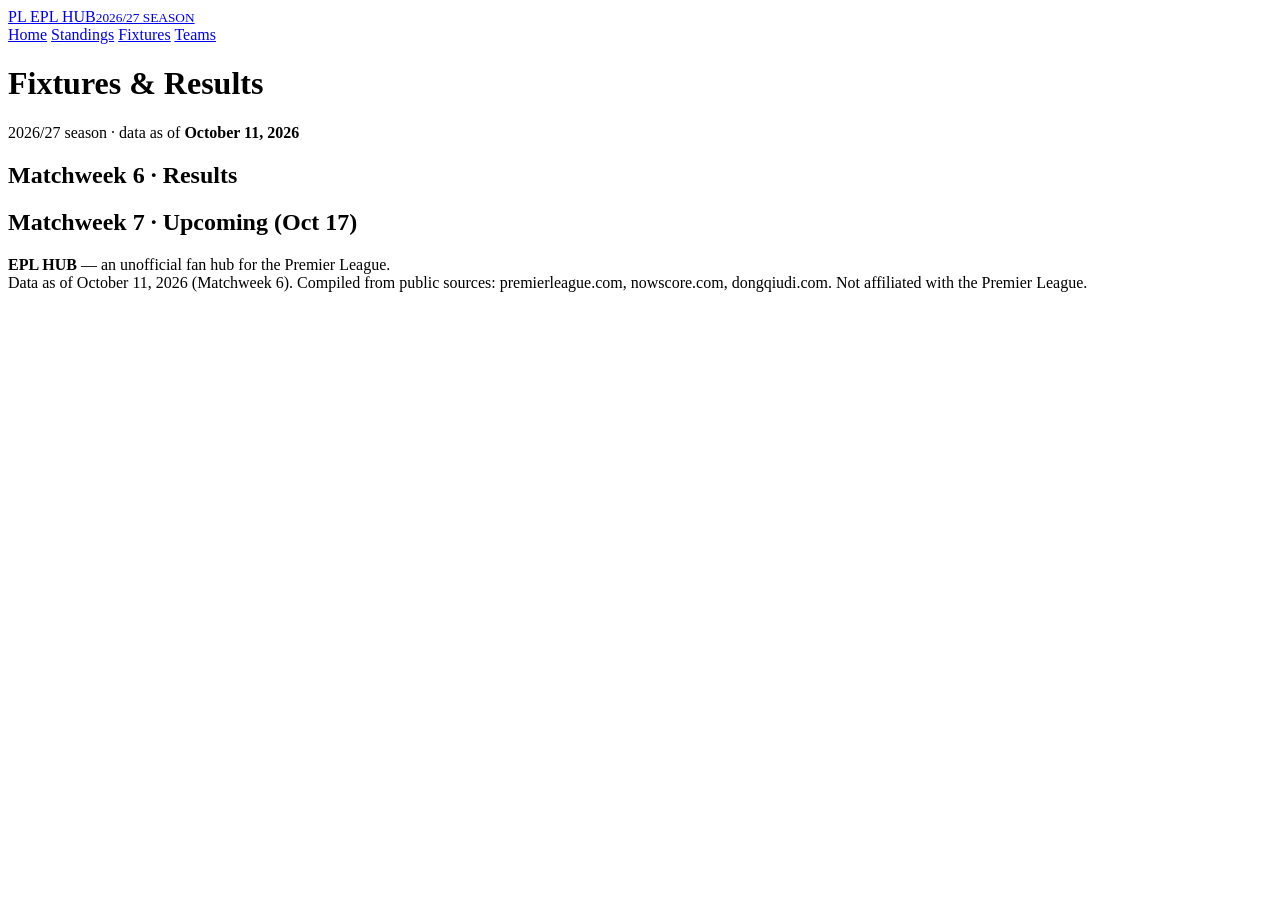
==== fixtures.html @ 6563e689 "Initial commit: EPL Hub 2026/27 English news & stats site" ====
<!DOCTYPE html>
<html lang="en">
<head>
  <meta charset="UTF-8">
  <meta name="viewport" content="width=device-width, initial-scale=1.0">
  <title>Fixtures &amp; Results · EPL Hub 2026/27</title>
  <meta name="description" content="Premier League 2026/27 matchweek 6 results and matchweek 7 fixtures.">
  <link rel="stylesheet" href="css/style.css">
</head>
<body>

  <nav class="nav">
    <div class="nav-inner">
      <a href="index.html" class="brand">
        <span class="brand-badge">PL</span>
        <span>EPL HUB<small>2026/27 SEASON</small></span>
      </a>
      <div class="nav-links">
        <a href="index.html">Home</a>
        <a href="standings.html">Standings</a>
        <a href="fixtures.html" class="active">Fixtures</a>
        <a href="teams.html">Teams</a>
      </div>
    </div>
  </nav>

  <main class="wrap">
    <div class="page-head">
      <h1>Fixtures &amp; Results</h1>
      <p>2026/27 season · data as of <b>October 11, 2026</b></p>
    </div>

    <h2 class="sec-title">Matchweek 6 · Results</h2>
    <div class="card"><div id="results-md6"></div></div>

    <h2 class="sec-title">Matchweek 7 · Upcoming (Oct 17)</h2>
    <div class="card"><div id="fixtures-md7"></div></div>
  </main>

  <footer class="footer">
    <strong>EPL HUB</strong> — an unofficial fan hub for the Premier League.
    <div class="data-note">Data as of October 11, 2026 (Matchweek 6). Compiled from public sources: premierleague.com, nowscore.com, dongqiudi.com. Not affiliated with the Premier League.</div>
  </footer>

  <script src="js/data.js"></script>
  <script src="js/main.js"></script>
</body>
</html>
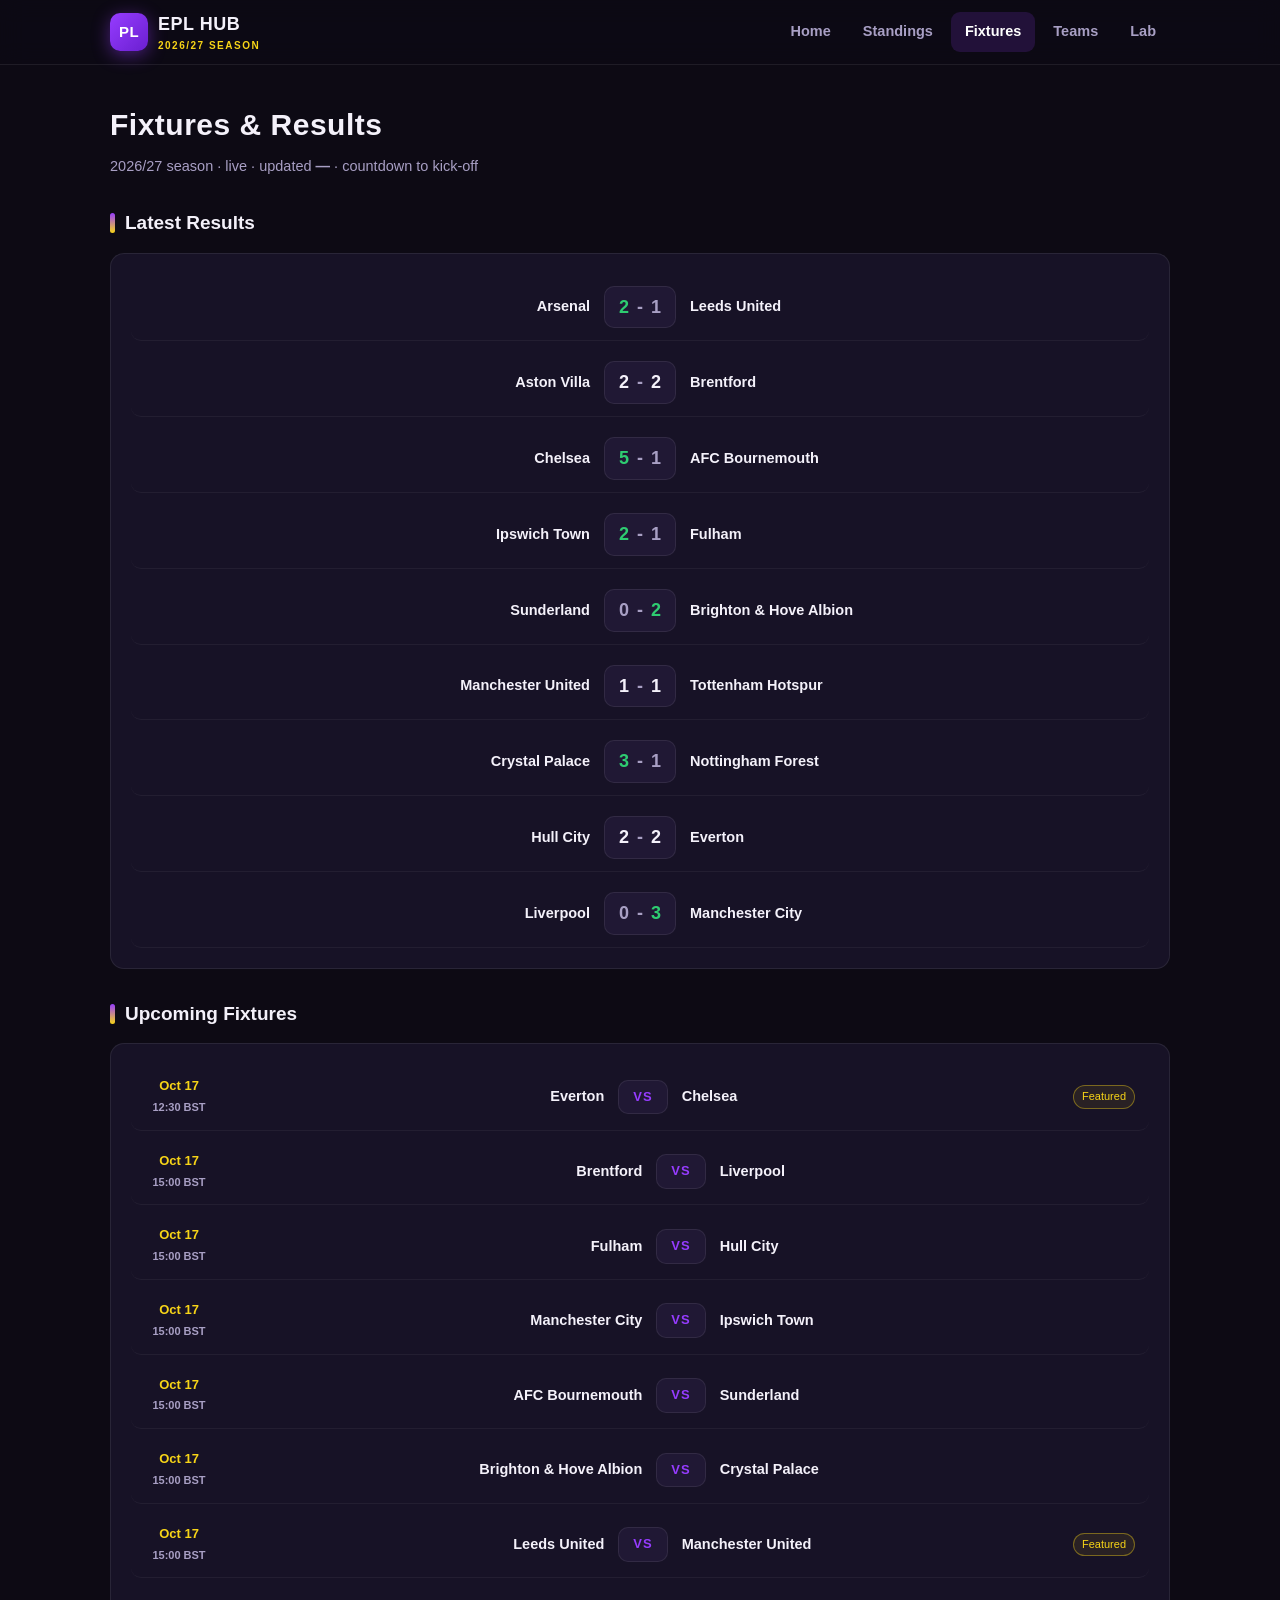
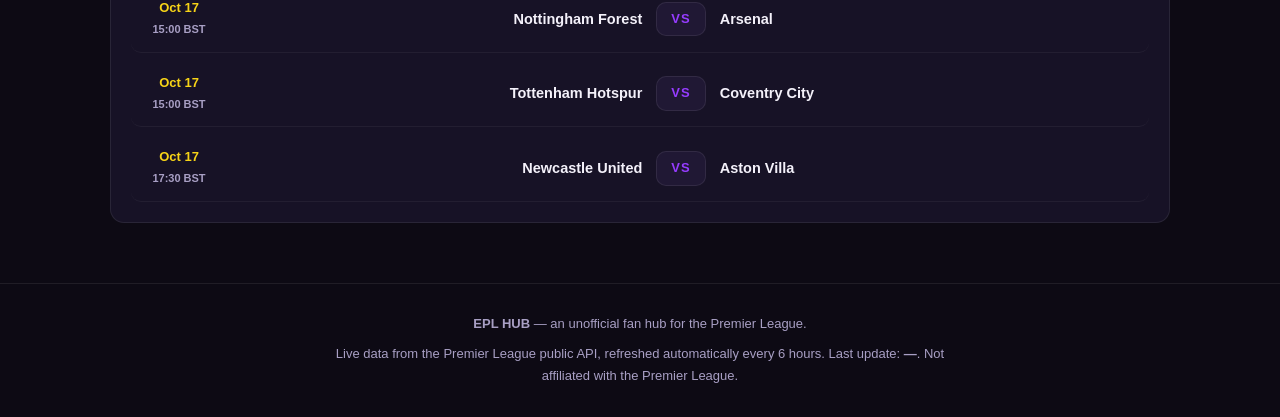
==== commit 528cae71: "feat: live auto-refreshing data pipeline + Lab (projection, schedule difficulty, H2H, Golden Boot, c" ====
--- a/fixtures.html
+++ b/fixtures.html
@@ -4,7 +4,7 @@
   <meta charset="UTF-8">
   <meta name="viewport" content="width=device-width, initial-scale=1.0">
   <title>Fixtures &amp; Results · EPL Hub 2026/27</title>
-  <meta name="description" content="Premier League 2026/27 matchweek 6 results and matchweek 7 fixtures.">
+  <meta name="description" content="Premier League 2026/27 live results and upcoming fixtures with kick-off countdowns.">
   <link rel="stylesheet" href="css/style.css">
 </head>
 <body>
@@ -20,6 +20,7 @@
         <a href="standings.html">Standings</a>
         <a href="fixtures.html" class="active">Fixtures</a>
         <a href="teams.html">Teams</a>
+        <a href="lab.html">Lab</a>
       </div>
     </div>
   </nav>
@@ -27,19 +28,19 @@
   <main class="wrap">
     <div class="page-head">
       <h1>Fixtures &amp; Results</h1>
-      <p>2026/27 season · data as of <b>October 11, 2026</b></p>
+      <p>2026/27 season · live · updated <b data-asof>—</b> · countdown to kick-off</p>
     </div>
 
-    <h2 class="sec-title">Matchweek 6 · Results</h2>
+    <h2 class="sec-title">Latest Results</h2>
     <div class="card"><div id="results-md6"></div></div>
 
-    <h2 class="sec-title">Matchweek 7 · Upcoming (Oct 17)</h2>
+    <h2 class="sec-title">Upcoming Fixtures</h2>
     <div class="card"><div id="fixtures-md7"></div></div>
   </main>
 
   <footer class="footer">
     <strong>EPL HUB</strong> — an unofficial fan hub for the Premier League.
-    <div class="data-note">Data as of October 11, 2026 (Matchweek 6). Compiled from public sources: premierleague.com, nowscore.com, dongqiudi.com. Not affiliated with the Premier League.</div>
+    <div class="data-note">Live data from the Premier League public API, refreshed automatically every 6 hours. Last update: <b data-asof>—</b>. Not affiliated with the Premier League.</div>
   </footer>
 
   <script src="js/data.js"></script>
--- a/css/style.css
+++ b/css/style.css
@@ -0,0 +1,271 @@
+/* ============================================================
+   EPL HUB · Styles
+   Theme: Premier League purple + dark
+   ============================================================ */
+:root {
+  --bg: #0d0a14;
+  --surface: #171226;
+  --surface2: #201834;
+  --purple: #963cff;
+  --purple-d: #6a1fd0;
+  --yellow: #f7d417;
+  --text: #f4f1fa;
+  --muted: #a89fc4;
+  --line: rgba(255, 255, 255, 0.08);
+  --green: #2ecc71;
+  --red: #ef4444;
+  --gray: #8b8499;
+  --radius: 14px;
+}
+
+* { margin: 0; padding: 0; box-sizing: border-box; }
+
+html { scroll-behavior: smooth; }
+
+body {
+  font-family: -apple-system, BlinkMacSystemFont, "Segoe UI", "PingFang SC",
+    "Hiragino Sans GB", "Microsoft YaHei", Roboto, Helvetica, Arial, sans-serif;
+  background: var(--bg);
+  color: var(--text);
+  line-height: 1.6;
+  min-height: 100vh;
+}
+
+a { color: inherit; text-decoration: none; }
+
+/* ---------- Nav ---------- */
+.nav {
+  position: sticky; top: 0; z-index: 50;
+  background: rgba(13, 10, 20, 0.85);
+  backdrop-filter: blur(12px);
+  border-bottom: 1px solid var(--line);
+}
+.nav-inner {
+  max-width: 1100px; margin: 0 auto; padding: 0 20px;
+  display: flex; align-items: center; gap: 28px; height: 64px;
+}
+.brand { display: flex; align-items: center; gap: 10px; font-weight: 800; font-size: 18px; letter-spacing: .5px; }
+.brand-badge {
+  width: 38px; height: 38px; border-radius: 10px;
+  background: linear-gradient(135deg, var(--purple), var(--purple-d));
+  display: grid; place-items: center; font-size: 15px; font-weight: 900; color: #fff;
+  box-shadow: 0 4px 18px rgba(150, 60, 255, 0.45);
+}
+.brand small { display: block; font-size: 10px; font-weight: 600; color: var(--yellow); letter-spacing: 1.5px; }
+.nav-links { display: flex; gap: 4px; margin-left: auto; }
+.nav-links a {
+  padding: 8px 14px; border-radius: 9px; font-size: 14.5px; font-weight: 600; color: var(--muted);
+  transition: all .18s ease;
+}
+.nav-links a:hover, .nav-links a.active { color: #fff; background: rgba(150, 60, 255, 0.16); }
+
+/* ---------- Layout ---------- */
+.wrap { max-width: 1100px; margin: 0 auto; padding: 28px 20px 60px; }
+.page-head { margin: 8px 0 22px; }
+.page-head h1 { font-size: 30px; font-weight: 800; letter-spacing: .5px; }
+.page-head p { color: var(--muted); margin-top: 6px; font-size: 14.5px; }
+
+.sec-title {
+  display: flex; align-items: center; gap: 10px;
+  font-size: 19px; font-weight: 800; margin: 30px 0 14px;
+}
+.sec-title::before {
+  content: ""; width: 5px; height: 20px; border-radius: 3px;
+  background: linear-gradient(var(--purple), var(--yellow));
+}
+
+/* ---------- Hero ---------- */
+.hero {
+  position: relative; overflow: hidden;
+  background:
+    radial-gradient(900px 420px at 85% -10%, rgba(150, 60, 255, 0.35), transparent 60%),
+    radial-gradient(700px 380px at 8% 110%, rgba(247, 212, 23, 0.12), transparent 55%),
+    linear-gradient(160deg, #1a0f2e 0%, #120c20 55%, #0d0a14 100%);
+  border-bottom: 1px solid var(--line);
+}
+.hero::before {
+  content: ""; position: absolute; inset: 0; pointer-events: none;
+  background-image:
+    linear-gradient(rgba(150, 60, 255, 0.05) 1px, transparent 1px),
+    linear-gradient(90deg, rgba(150, 60, 255, 0.05) 1px, transparent 1px);
+  background-size: 42px 42px;
+}
+.hero-inner {
+  position: relative; max-width: 1100px; margin: 0 auto; padding: 64px 20px 54px;
+  display: grid; grid-template-columns: 1.15fr 0.85fr; gap: 40px; align-items: center;
+}
+.hero h1 {
+  font-size: clamp(30px, 4.6vw, 46px); font-weight: 900; line-height: 1.18; letter-spacing: .5px;
+}
+.hero h1 .hl {
+  background: linear-gradient(90deg, var(--purple), #c77dff 60%, var(--yellow));
+  -webkit-background-clip: text; background-clip: text; color: transparent;
+}
+.hero p.sub { color: var(--muted); margin: 14px 0 22px; font-size: 15.5px; max-width: 520px; }
+.hero-actions { display: flex; gap: 12px; flex-wrap: wrap; }
+.btn {
+  display: inline-block; padding: 12px 22px; border-radius: 10px; font-weight: 700; font-size: 14.5px;
+  transition: transform .15s ease, box-shadow .15s ease;
+}
+.btn-primary { background: linear-gradient(135deg, var(--purple), var(--purple-d)); color: #fff; box-shadow: 0 6px 22px rgba(150, 60, 255, 0.4); }
+.btn-primary:hover { transform: translateY(-2px); box-shadow: 0 10px 28px rgba(150, 60, 255, 0.55); }
+.btn-ghost { border: 1px solid rgba(255,255,255,0.18); color: var(--text); }
+.btn-ghost:hover { background: rgba(255,255,255,0.06); }
+.hero-meta { margin-top: 26px; display: flex; gap: 26px; color: var(--muted); font-size: 13px; }
+.hero-meta b { color: var(--text); font-size: 15px; }
+.hero-card {
+  background: rgba(255,255,255,0.045); border: 1px solid var(--line); border-radius: 18px;
+  padding: 22px; backdrop-filter: blur(6px);
+}
+.hero-card h3 { font-size: 15px; margin-bottom: 14px; display: flex; align-items: center; gap: 8px; }
+.hero-card h3 .dot { width: 8px; height: 8px; border-radius: 50%; background: var(--green); box-shadow: 0 0 10px var(--green); }
+
+/* Mini table (home hero) */
+.mini-table { width: 100%; border-collapse: collapse; font-size: 13px; }
+.mini-table th {
+  text-align: left; color: var(--muted); font-weight: 600; font-size: 11.5px;
+  padding: 6px 6px; border-bottom: 1px solid var(--line); letter-spacing: .5px;
+}
+.mini-table td { padding: 7px 6px; border-bottom: 1px solid rgba(255,255,255,0.05); }
+.mini-table .pts { font-weight: 800; color: var(--yellow); }
+.mini-table .team-cell { display: flex; align-items: center; gap: 8px; }
+
+/* ---------- Standings ---------- */
+.card {
+  background: var(--surface); border: 1px solid var(--line);
+  border-radius: var(--radius); padding: 20px;
+}
+.table-scroll { overflow-x: auto; }
+table.standings { width: 100%; border-collapse: collapse; font-size: 14px; min-width: 680px; }
+table.standings th {
+  text-align: left; color: var(--muted); font-size: 12px; font-weight: 600; letter-spacing: .5px;
+  padding: 10px 8px; border-bottom: 1px solid var(--line); white-space: nowrap;
+}
+table.standings td { padding: 9px 8px; border-bottom: 1px solid rgba(255,255,255,0.05); white-space: nowrap; }
+table.standings tr:hover td { background: rgba(150, 60, 255, 0.07); }
+table.standings .pos { font-weight: 800; width: 34px; }
+table.standings .team-cell { display: flex; align-items: center; gap: 9px; min-width: 200px; }
+table.standings .team-name { font-weight: 700; }
+table.standings .pts { font-weight: 900; color: var(--yellow); }
+.gd-pos { color: var(--green); font-weight: 600; }
+.gd-neg { color: var(--red); font-weight: 600; }
+tr.zone-cl td:first-child { box-shadow: inset 3px 0 0 var(--purple); }
+tr.zone-el td:first-child { box-shadow: inset 3px 0 0 #f59e0b; }
+tr.zone-rel td:first-child { box-shadow: inset 3px 0 0 var(--red); }
+
+/* Form badges */
+.form-cell { display: flex; gap: 4px; }
+.form-badge {
+  width: 20px; height: 20px; border-radius: 6px; display: inline-grid; place-items: center;
+  font-size: 10.5px; font-weight: 800; color: #fff;
+}
+.form-w { background: var(--green); }
+.form-d { background: #5b5a6e; }
+.form-l { background: var(--red); }
+
+/* Crests */
+.crest {
+  width: 26px; height: 26px; border-radius: 50%; flex: none;
+  display: inline-grid; place-items: center;
+  font-size: 9px; font-weight: 900; letter-spacing: .3px;
+  box-shadow: 0 2px 8px rgba(0,0,0,.4);
+}
+.crest.lg { width: 54px; height: 54px; font-size: 16px; }
+
+/* Legend */
+.legend { display: flex; flex-wrap: wrap; gap: 18px; margin-top: 14px; font-size: 12.5px; color: var(--muted); }
+.legend span { display: inline-flex; align-items: center; gap: 7px; }
+.legend i { width: 12px; height: 12px; border-radius: 3px; display: inline-block; }
+.i-cl { background: var(--purple); }
+.i-el { background: #f59e0b; }
+.i-rel { background: var(--red); }
+
+/* ---------- Match rows ---------- */
+.match-row {
+  display: flex; align-items: center; gap: 14px;
+  padding: 12px 14px; border-bottom: 1px solid rgba(255,255,255,0.05);
+  background: var(--surface); border-radius: 10px; margin-bottom: 8px;
+}
+.match-row:last-child { margin-bottom: 0; }
+.match-team { flex: 1; font-weight: 700; font-size: 14.5px; }
+.match-team.right { text-align: right; }
+.match-team.left { text-align: left; }
+.match-score {
+  flex: none; display: flex; align-items: center; gap: 8px;
+  background: var(--surface2); border: 1px solid var(--line); border-radius: 10px;
+  padding: 6px 14px; font-size: 18px; font-weight: 900;
+}
+.match-score .colon { color: var(--muted); }
+.score-win { color: var(--green); }
+.score-lose { color: var(--muted); }
+.match-score .vs { color: var(--purple); font-size: 13px; letter-spacing: 1px; }
+.match-date { flex: none; width: 68px; text-align: center; font-weight: 800; font-size: 13px; color: var(--yellow); }
+.match-date small { color: var(--muted); font-size: 11px; font-weight: 600; }
+.match-note {
+  flex: none; font-size: 11px; color: var(--yellow); border: 1px solid rgba(247,212,23,.4);
+  padding: 2px 8px; border-radius: 20px; background: rgba(247,212,23,.08);
+}
+
+/* ---------- News ---------- */
+.news-grid {
+  display: grid; grid-template-columns: repeat(auto-fill, minmax(300px, 1fr)); gap: 16px;
+}
+.news-card {
+  background: var(--surface); border: 1px solid var(--line); border-radius: var(--radius);
+  padding: 18px 20px; transition: transform .18s ease, border-color .18s ease;
+}
+.news-card:hover { transform: translateY(-3px); border-color: rgba(150, 60, 255, 0.5); }
+.news-meta { display: flex; align-items: center; gap: 10px; margin-bottom: 10px; }
+.news-tag {
+  font-size: 11px; font-weight: 800; letter-spacing: 1px; text-transform: uppercase;
+  color: #120c20; background: linear-gradient(90deg, var(--purple), var(--yellow));
+  padding: 3px 10px; border-radius: 20px;
+}
+.news-date { color: var(--muted); font-size: 12px; }
+.news-card h3 { font-size: 16.5px; line-height: 1.4; margin-bottom: 8px; }
+.news-card p { color: var(--muted); font-size: 13.5px; line-height: 1.65; }
+
+/* ---------- Teams ---------- */
+.teams-grid {
+  display: grid; grid-template-columns: repeat(auto-fill, minmax(210px, 1fr)); gap: 16px;
+}
+.team-card {
+  position: relative; background: var(--surface); border: 1px solid var(--line);
+  border-radius: var(--radius); overflow: hidden; transition: transform .18s ease, border-color .18s ease;
+}
+.team-card:hover { transform: translateY(-4px); border-color: var(--c1); }
+.team-card-top {
+  height: 8px; background: linear-gradient(90deg, var(--c1), var(--c2));
+}
+.team-card-body { padding: 20px 18px 18px; text-align: center; }
+.team-card h3 { margin: 12px 0 2px; font-size: 17px; line-height: 1.35; }
+.team-card .team-stats { margin-top: 10px; font-size: 12.5px; color: var(--muted); background: var(--surface2); border-radius: 8px; padding: 6px 10px; }
+
+/* ---------- Points bars ---------- */
+.bars { display: flex; flex-direction: column; gap: 10px; margin-top: 4px; }
+.bar-row { display: flex; align-items: center; gap: 10px; }
+.bar-label { flex: none; width: 170px; font-size: 12.5px; font-weight: 700; text-align: right; white-space: nowrap; overflow: hidden; text-overflow: ellipsis; }
+.bar-track { flex: 1; height: 22px; background: var(--surface2); border-radius: 6px; position: relative; overflow: hidden; }
+.bar-fill {
+  height: 100%; border-radius: 6px;
+  background: linear-gradient(90deg, var(--purple-d), var(--purple));
+}
+.bar-row:nth-child(1) .bar-fill { background: linear-gradient(90deg, var(--purple-d), var(--yellow)); }
+.bar-value { position: absolute; right: 8px; top: 50%; transform: translateY(-50%); font-size: 12px; font-weight: 900; color: #fff; text-shadow: 0 1px 2px rgba(0,0,0,.5); }
+
+/* ---------- Footer ---------- */
+.footer { border-top: 1px solid var(--line); padding: 30px 20px; text-align: center; color: var(--muted); font-size: 13px; }
+.footer .data-note { color: var(--muted); max-width: 640px; margin: 8px auto 0; line-height: 1.7; }
+
+/* ---------- Responsive ---------- */
+@media (max-width: 820px) {
+  .hero-inner { grid-template-columns: 1fr; padding-top: 44px; }
+  .nav-inner { gap: 12px; }
+  .nav-links a { padding: 7px 9px; font-size: 13px; }
+  .match-date { width: 56px; }
+}
+@media (max-width: 480px) {
+  .brand small { display: none; }
+  .match-team { font-size: 13px; }
+  .match-score { font-size: 15px; padding: 5px 10px; }
+}
